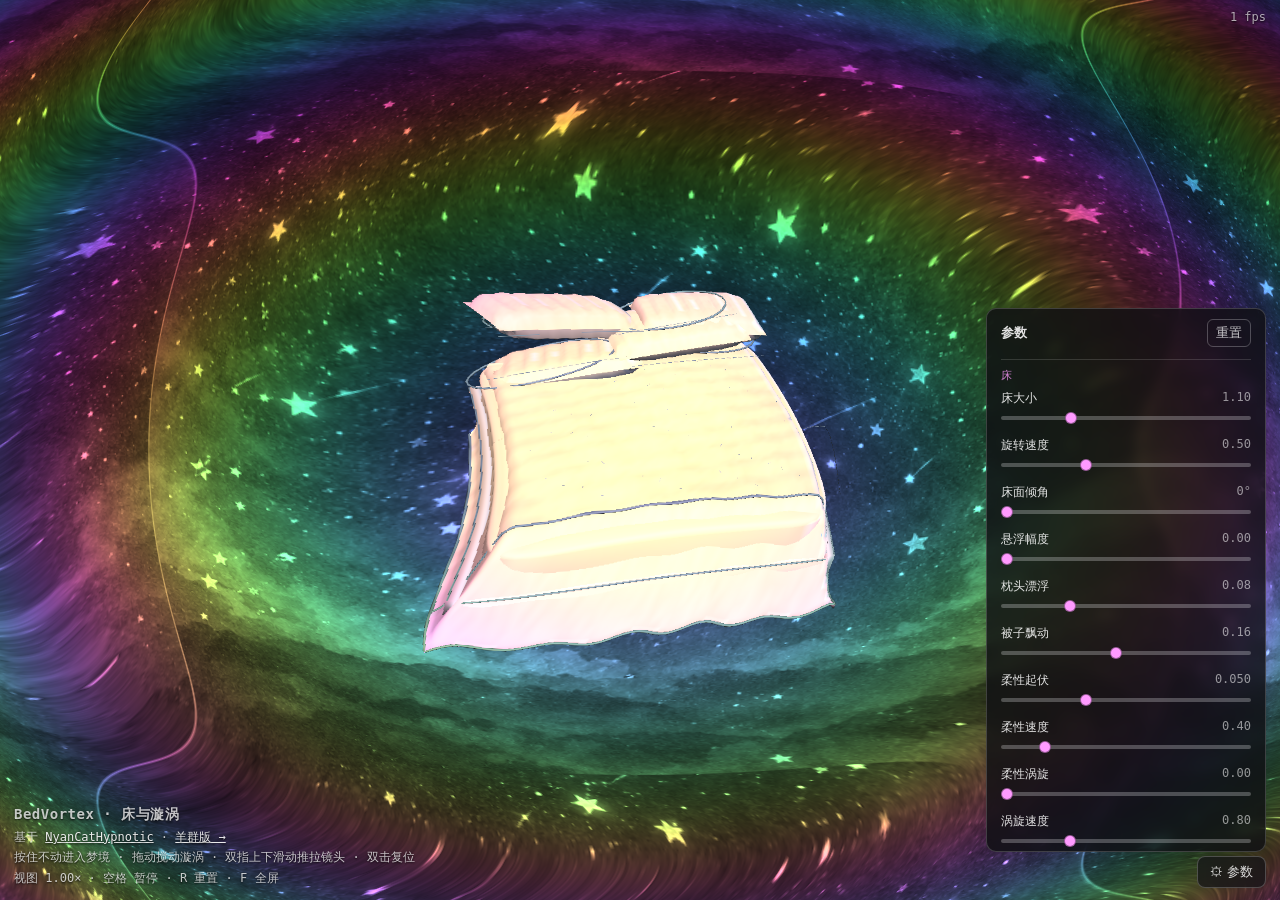
==== works/bedvortex/index.html @ 50992e03 "如梦之梦 · As If in a Dream — 梦境展览（色卡渐变+噪点版）" ====
<!DOCTYPE html>
<html lang="zh-CN">
<head>
<meta charset="UTF-8">
<meta name="viewport" content="width=device-width, initial-scale=1.0">
<title>床 · 漩涡 — BedVortex</title>
<!--
  原作: NyanCatHypnotic by thenumbernine (https://www.shadertoy.com/view/Msl3WM, CC BY-NC-SA 3.0)
  本页: 用 three.js 渲染 3D 床模型(bed.glb)到纹理, 再经原版漩涡合成管线
  (扰动 + 彩虹染色 + 四色调色板背景)合成, 旧版羊群见 flock.html
-->
<style>
  html, body {
    margin: 0; padding: 0; width: 100%; height: 100%;
    background: #000; overflow: hidden;
    font-family: ui-monospace, SFMono-Regular, Menlo, Consolas, monospace;
  }
  #glcanvas { touch-action: none; cursor: grab; position: absolute; inset: 0; width: 100%; height: 100%; display: block; }
  #hud {
    position: absolute; left: 14px; bottom: 12px;
    color: rgba(255,255,255,.75); font-size: 12px; line-height: 1.7;
    text-shadow: 0 1px 2px rgba(0,0,0,.8);
    user-select: none; pointer-events: none;
  }
  #hud a { color: rgba(255,255,255,.9); }
  #hud .title { font-size: 14px; font-weight: 700; letter-spacing: .5px; }
  #fps {
    position: absolute; right: 14px; top: 10px;
    color: rgba(255,255,255,.65); font-size: 12px;
    text-shadow: 0 1px 2px rgba(0,0,0,.8); user-select: none; pointer-events: none;
  }
  #panelToggle {
    position: absolute; right: 14px; bottom: 12px;
    background: rgba(20,20,24,.72); color: rgba(255,255,255,.85);
    border: 1px solid rgba(255,255,255,.22); border-radius: 8px;
    padding: 6px 12px; font: 12px/1 inherit; cursor: pointer;
    backdrop-filter: blur(4px);
  }
  #panelToggle:hover { background: rgba(40,40,48,.85); }
  #panel {
    position: absolute; right: 14px; bottom: 48px; width: 250px;
    max-height: min(74vh, 520px); overflow-y: auto;
    background: rgba(16,16,20,.82); border: 1px solid rgba(255,255,255,.18);
    border-radius: 10px; padding: 10px 14px 12px;
    color: rgba(255,255,255,.88); font-size: 12px;
    backdrop-filter: blur(6px); user-select: none;
  }
  #panel.hidden { display: none; }
  #panel .p-head {
    display: flex; justify-content: space-between; align-items: center;
    font-weight: 700; font-size: 13px; margin-bottom: 6px;
  }
  #panel .p-head button {
    background: none; border: 1px solid rgba(255,255,255,.25); border-radius: 6px;
    color: rgba(255,255,255,.75); font: 11px/1 inherit; padding: 4px 8px; cursor: pointer;
  }
  #panel .p-head button:hover { color: #fff; border-color: rgba(255,255,255,.5); }
  #panel .row { margin: 7px 0 2px; }
  #panel .row .lab { display: flex; justify-content: space-between; margin-bottom: 2px; }
  #panel .row .lab .val { color: rgba(255,255,255,.55); font-variant-numeric: tabular-nums; }
  #panel input[type="range"] {
    width: 100%; height: 18px; margin: 0; cursor: pointer;
    -webkit-appearance: none; appearance: none; background: transparent;
  }
  #panel input[type="range"]::-webkit-slider-runnable-track {
    height: 4px; border-radius: 2px; background: rgba(255,255,255,.25);
  }
  #panel input[type="range"]::-webkit-slider-thumb {
    -webkit-appearance: none; appearance: none;
    width: 12px; height: 12px; border-radius: 50%; margin-top: -4px;
    background: #ff9aff; border: 1px solid rgba(0,0,0,.4);
  }
  #panel input[type="range"]::-moz-range-track {
    height: 4px; border-radius: 2px; background: rgba(255,255,255,.25);
  }
  #panel input[type="range"]::-moz-range-thumb {
    width: 11px; height: 11px; border-radius: 50%;
    background: #ff9aff; border: 1px solid rgba(0,0,0,.4);
  }
  #panel .group {
    margin: 12px 0 2px; padding-top: 8px; border-top: 1px solid rgba(255,255,255,.14);
    color: rgba(255,154,255,.8); font-size: 11px; letter-spacing: 2px;
  }
  #panel .imgs { display: flex; flex-wrap: wrap; gap: 4px; margin: 6px 0 4px; }
  #panel .bgbtn {
    background: rgba(255,255,255,.08); color: rgba(255,255,255,.8);
    border: 1px solid rgba(255,255,255,.18); border-radius: 6px;
    font: 11px/1 inherit; padding: 4px 8px; cursor: pointer;
  }
  #panel .bgbtn:hover { background: rgba(255,255,255,.16); }
  #panel .bgbtn.on { background: rgba(255,154,255,.35); border-color: rgba(255,154,255,.7); color: #fff; }
  #panel .palwrap { margin: 6px 0 2px; }
  #panel .palrow { display: flex; gap: 6px; margin: 6px 0 4px; }
  #panel .palrow input[type="color"] {
    -webkit-appearance: none; appearance: none;
    width: 30px; height: 24px; padding: 0; border: 1px solid rgba(255,255,255,.25);
    border-radius: 5px; background: none; cursor: pointer;
  }
  #panel .palrow input[type="color"]::-webkit-color-swatch-wrapper { padding: 2px; }
  #panel .palrow input[type="color"]::-webkit-color-swatch { border: none; border-radius: 3px; }
  #panel .palhint { color: rgba(255,255,255,.4); font-size: 10px; }
  #loading {
    position: absolute; inset: 0; display: flex; align-items: center; justify-content: center;
    color: rgba(255,255,255,.8); font-size: 14px; background: #000;
    transition: opacity .4s; pointer-events: none;
  }
  #loading.hidden { opacity: 0; }
  #err {
    position: absolute; inset: auto 14px 44px 14px; display: none;
    color: #ff6b6b; font-size: 12px; white-space: pre-wrap;
    text-shadow: 0 1px 2px rgba(0,0,0,.9);
  }
</style>
</head>
<body>
<canvas id="glcanvas"></canvas>

<div id="hud">
  <div class="title">BedVortex · 床与漩涡</div>
  <div>基于 <a href="https://www.shadertoy.com/view/Msl3WM" target="_blank">NyanCatHypnotic</a> · <a href="flock.html">羊群版 →</a></div>
  <div>按住不动进入梦境 · 拖动搅动漩涡 · 双指上下滑动推拉镜头 · 双击复位</div>
  <div>视图 <span id="viewZoom">1.00×</span> · 空格 暂停 · R 重置 · F 全屏</div>
</div>
<div id="dreamStatus" style="position:absolute;top:24px;left:50%;transform:translateX(-50%);color:#fff;font:13px sans-serif;pointer-events:none;text-shadow:0 2px 8px #000"></div>
<div id="fps"></div>
<input type="file" id="bgFile" accept="image/*" hidden>
<button id="panelToggle">⚙ 参数</button>
<div id="panel">
  <div class="p-head"><span>参数</span><button id="panelReset">重置</button></div>
  <div id="panelBody"></div>
</div>
<div id="loading">加载床模型中…</div>
<div id="err"></div>

<!-- 漩涡合成着色器(three ShaderMaterial, GLSL1) -->
<script type="text/plain" id="composite">
precision highp float;

uniform vec3  iResolution;
uniform float iTime;
uniform sampler2D iChannel0; // 漩涡背景图(512×512, 可换)
uniform sampler2D uBedTex;   // 床渲染目标(透明背景)

uniform float uBgScale, uBgRot, uBgBright, uBgSat, uBgTint;
uniform vec3  uPalA, uPalB, uPalC, uPalD;
uniform float uPalMode;
uniform float uWarpAmt, uWarpSpd, uWarpFreq;
uniform float uDreamPhase, uGestureTwist;

varying vec2 vPos; // [0,1]², y 向上

void mainImage( out vec4 fragColor, in vec2 fragCoord )
{
	float time = iTime;

	vec2 pos = fragCoord / iResolution.xy;
	pos -= .5;
	pos *= 1.3;
	pos += .5;

	vec2 dx = pos - .5;
	float r = dot(dx,dx);
	float phase = time * 5. + r * 15.;

	vec3 lerps;
	lerps.r = cos(phase) * .5 + .5;
	lerps.g = cos(phase - 2.0943951023932) * .5 + .5;
	lerps.b = cos(phase - 4.1887902047864) * .5 + .5;

	// 原版彩虹扰动(床与背景共用, 像原来的猫)
	vec2 lookup = pos;
	lookup.x += (2. * lerps.g - 1.) * .05;
	lookup.y -= (2. * lerps.b - 1.) * .05;

	// 床(渲染目标, 透明背景; RT 为线性颜色, 这里做 gamma 校正显示)
	vec4 bed = texture2D( uBedTex, lookup );
	bed.rgb = pow( bed.rgb, vec3(0.4545) );

	// 背景: 独立扭曲 + 缩放 + 旋转 + 亮度/饱和度 + 四色调色板
	float wphase = time * 5. * uWarpSpd + uDreamPhase + r * uWarpFreq;
	vec3 wl;
	wl.r = cos(wphase) * .5 + .5;
	wl.g = cos(wphase - 2.0943951023932) * .5 + .5;
	wl.b = cos(wphase - 4.1887902047864) * .5 + .5;
	vec2 bwarp = pos;
	bwarp.x += (2. * wl.g - 1.) * uWarpAmt;
	bwarp.y -= (2. * wl.b - 1.) * uWarpAmt;
	vec2 swirl = bwarp - 0.5;
  float gestureAngle = uGestureTwist * exp(-r * 3.0);
  swirl = mat2(cos(gestureAngle), -sin(gestureAngle), sin(gestureAngle), cos(gestureAngle)) * swirl;
  vec2 buv = swirl * uBgScale;
	float ba = uBgRot * time;
	buv = mat2( cos(ba), -sin(ba), sin(ba), cos(ba) ) * buv + 0.5;
	vec4 bg = texture2D( iChannel0, buv );
	float bl = dot( bg.rgb, vec3(0.299,0.587,0.114) );
	bg.rgb = mix( vec3(bl), bg.rgb, uBgSat ) * uBgBright;
	float asp = iResolution.x / iResolution.y;
	float palT = mix( 1.0 - pos.y, clamp( length( (pos - 0.5) * vec2(asp, 1.0) ) * 1.7, 0.0, 1.0 ), uPalMode );
	vec3 tc = mix( uPalA, uPalB, smoothstep(0.0, 0.3333, palT) );
	tc = mix( tc, uPalC, smoothstep(0.3333, 0.6667, palT) );
	tc = mix( tc, uPalD, smoothstep(0.6667, 1.0, palT) );
	bg.rgb = mix( bg.rgb, bl * 2.0 * tc, uBgTint );

	// 床叠在漩涡上
	vec4 color;
	color.rgb = bed.rgb * bed.a + (1.0 - bed.a) * bg.rgb;
	color.a = 1.0;

	// 原版彩虹点积调色
	fragColor.r = .75 * dot(color.rgb, lerps.rgb);
	fragColor.g = .75 * dot(color.rgb, lerps.brg);
	fragColor.b = .75 * dot(color.rgb, lerps.gbr);
	fragColor.a = 1.0;
}

void main() { mainImage( gl_FragColor, vPos * iResolution.xy ); }
</script>

<script type="importmap">
{ "imports": { "three": "./vendor/three.module.js", "three/addons/": "./vendor/" } }
</script>

<script type="module">
import * as THREE from 'three';
import { GLTFLoader } from 'three/addons/loaders/GLTFLoader.js';
import { RoomEnvironment } from 'three/addons/environments/RoomEnvironment.js';

const canvas = document.getElementById("glcanvas");
const errBox = document.getElementById("err");
function fatal(msg) {
  errBox.style.display = "block";
  errBox.textContent = msg;
  document.getElementById("loading").classList.add("hidden");
}

// ---------- 参数 ----------
const DEFAULTS = {
  bedSize: 1.1, bedSpin: 0.5, bedTilt: 0, bedBob: 0,
  bedTwist: 0, bedTwistSpd: 0.8, pillowFloat: 0.08, duvetFloat: 0.16,
  bedBend: 0.05, bedBendSpd: 0.4,
  bgScale: 1, bgRot: 0, bgBright: 1, bgSat: 1,
  palA: "#4a63e8", palB: "#7a52e8", palC: "#b04be8", palD: "#e84bc0",
  palMode: 0, bgTint: 0.85,
  warpAmt: 0.05, warpSpd: 1, warpFreq: 15,
};
const params = { ...DEFAULTS };
try { Object.assign(params, JSON.parse(localStorage.getItem("bedParams9") || "{}")); } catch (e) { /* 忽略损坏存档 */ }
function saveParams() {
  try { localStorage.setItem("bedParams9", JSON.stringify(params)); } catch (e) { /* 隐私模式 */ }
}

// ---------- 渲染器 / 场景 ----------
const renderer = new THREE.WebGLRenderer({ canvas, antialias: true, alpha: false, preserveDrawingBuffer: true });
renderer.setClearColor(0x000000, 0);
renderer.autoClear = false;

const scene = new THREE.Scene();
// 中俯角机位(约 36°, 对齐参考视频): 展示视角, 床平放缓慢转台自转
const camera = new THREE.PerspectiveCamera(40, 1, 0.1, 50);
camera.position.set(0, 3.0, 4.2);
camera.up.set(0, 1, 0);
camera.lookAt(0, -0.2, 0);

// 环境光照(PBR 材质需要) + 主光
const pmrem = new THREE.PMREMGenerator(renderer);
scene.environment = pmrem.fromScene(new RoomEnvironment(), 0.04).texture;
const keyLight = new THREE.DirectionalLight(0xffffff, 1.6);
keyLight.position.set(2, 5, 3);
scene.add(keyLight);

// 床变形: 3D扭曲(平面涡旋) + 柔性起伏(床面一侧缓缓隆起, 顶点级表现立体感, 无刚体旋转)
// opts.wave 给被子额外加边缘飘动。所有位移只沿 +y(朝镜头方向), 床面法线永不背向摄像机
const twistU = { uTwist: { value: params.bedTwist }, uTwistTime: { value: 0 } };
const waveU = { uWaveAmp: { value: params.duvetFloat }, uWaveTime: { value: 0 }, uDuvetC: { value: new THREE.Vector3() } };
const bendU = { uBend: { value: params.bedBend }, uBendTime: { value: 0 }, uBedC: { value: new THREE.Vector3() } };
function patchTwist(mat, opts = {}) {
  mat.onBeforeCompile = (shader) => {
    shader.uniforms.uTwist = twistU.uTwist;
    shader.uniforms.uTwistTime = twistU.uTwistTime;
    shader.uniforms.uBend = bendU.uBend;
    shader.uniforms.uBendTime = bendU.uBendTime;
    shader.uniforms.uBedC = bendU.uBedC;
    let decl = "uniform float uTwist;\nuniform float uTwistTime;\nuniform float uBend;\nuniform float uBendTime;\nuniform vec3 uBedC;\n";
    let inject = `#include <begin_vertex>
    {
      // 绕床面法线(局部 z, 即世界竖轴)的涡旋扭曲, 强度随离床面高度衰减 —— 不会翻转床面
      float ang = uTwist * sin(uTwistTime) * (transformed.z - uBedC.z) * 1.2;
      float c = cos(ang), s = sin(ang);
      transformed.xy = mat2(c, -s, s, c) * transformed.xy;
      // 柔性起伏: 沿床面法线(局部 z)的行进波 + 抛物隆起, 一侧抬高另一侧沉降
      vec3 bp = transformed - uBedC;
      transformed.z += uBend * ( sin(uBendTime + bp.x * 1.1) * 0.30
        + sin(uBendTime * 0.71 + bp.y * 1.3) * 0.30
        + (bp.x * bp.x * 0.10 + bp.y * bp.y * 0.08) * sin(uBendTime * 0.5) );
    }`;
    if (opts.wave) {
      shader.uniforms.uWaveAmp = waveU.uWaveAmp;
      shader.uniforms.uWaveTime = waveU.uWaveTime;
      shader.uniforms.uDuvetC = waveU.uDuvetC;
      decl += "uniform float uWaveAmp;\nuniform float uWaveTime;\nuniform vec3 uDuvetC;\n";
      inject += `
    {
      vec3 dp = transformed - uDuvetC;
      float edge = clamp(length(dp.xy) * 0.55, 0.0, 1.0);
      transformed.z += uWaveAmp * edge * ( sin(uWaveTime + dp.x * 2.2) * 0.6
        + sin(uWaveTime * 1.37 + dp.y * 1.8 + 1.7) * 0.5
        + sin(uWaveTime * 0.71 + (dp.x + dp.y) * 1.2) * 0.4 );
      transformed.z += uWaveAmp * 0.5 * edge * edge * sin(uWaveTime * 0.8 + dp.x * 0.8);
    }`;
    }
    shader.vertexShader = decl + shader.vertexShader.replace("#include <begin_vertex>", inject);
  };
}

// ---------- 程序化材质贴图(参考图: 深胡桃木架 + 冷白亚麻床品) ----------
function makeNoise(seed) {
  let s = seed;
  return () => (s = (s * 16807) % 2147483647) / 2147483647;
}
function makeCanvas(w, h, draw) {
  const c = document.createElement("canvas");
  c.width = w; c.height = h;
  draw(c.getContext("2d"), w, h);
  return c;
}
// 亚麻布纹(冷白)
const linenCanvas = makeCanvas(256, 256, (g, W, H) => {
  const img = g.createImageData(W, H);
  const rnd = makeNoise(11);
  for (let y = 0; y < H; y++) for (let x = 0; x < W; x++) {
    const i = (y * W + x) * 4;
    const weave = ((x >> 1) + (y >> 1)) % 2 === 0 ? 5 : -3;
    const blotch = 3 * Math.sin(x * 0.045 + Math.cos(y * 0.03) * 2) * Math.cos(y * 0.05);
    const v = 238 + weave + blotch + (rnd() - 0.5) * 5;
    img.data[i] = v; img.data[i + 1] = v; img.data[i + 2] = v - 2; img.data[i + 3] = 255;
  }
  g.putImageData(img, 0, 0);
});
// 布纹凹凸(高频织纹)
const linenBumpCanvas = makeCanvas(256, 256, (g, W, H) => {
  const img = g.createImageData(W, H);
  const rnd = makeNoise(23);
  for (let y = 0; y < H; y++) for (let x = 0; x < W; x++) {
    const i = (y * W + x) * 4;
    const weave = ((x >> 1) + (y >> 1)) % 2 === 0 ? 26 : -26;
    const v = 128 + weave + (rnd() - 0.5) * 22;
    img.data[i] = img.data[i + 1] = img.data[i + 2] = v; img.data[i + 3] = 255;
  }
  g.putImageData(img, 0, 0);
});
// 深胡桃木纹
const woodCanvas = makeCanvas(256, 256, (g, W, H) => {
  const img = g.createImageData(W, H);
  const rnd = makeNoise(37);
  const grainOff = [];
  for (let y = 0; y < H; y++) grainOff.push(Math.sin(y * 0.09) * 5 + (rnd() - 0.5) * 3);
  for (let y = 0; y < H; y++) for (let x = 0; x < W; x++) {
    const i = (y * W + x) * 4;
    const t = x * 0.16 + grainOff[y];
    const stripe = Math.sin(t) * 0.5 + Math.sin(t * 0.37 + y * 0.01) * 0.5;
    const k = 0.5 + 0.5 * stripe;                    // 0..1 木纹明暗
    const r = 62 + k * 48 + (rnd() - 0.5) * 7;
    const gg = 50 + k * 38 + (rnd() - 0.5) * 6;
    const b = 42 + k * 30 + (rnd() - 0.5) * 5;
    img.data[i] = r; img.data[i + 1] = gg; img.data[i + 2] = b; img.data[i + 3] = 255;
  }
  g.putImageData(img, 0, 0);
});
// 床垫条纹布(米白 + 淡灰蓝细条纹)
const tickCanvas = makeCanvas(256, 256, (g, W, H) => {
  const img = g.createImageData(W, H);
  const rnd = makeNoise(53);
  for (let y = 0; y < H; y++) for (let x = 0; x < W; x++) {
    const i = (y * W + x) * 4;
    const stripe = (x % 24) < 3 ? -22 : (x % 24) < 5 ? -10 : 0;
    const v = 240 + stripe + (rnd() - 0.5) * 5;
    img.data[i] = v; img.data[i + 1] = v; img.data[i + 2] = v - 1 - (stripe < 0 ? 5 : 0); img.data[i + 3] = 255;
  }
  g.putImageData(img, 0, 0);
});
function makeTex(canvas, srgb, rx, ry) {
  const t = new THREE.CanvasTexture(canvas);
  t.wrapS = t.wrapT = THREE.RepeatWrapping;
  t.repeat.set(rx, ry);
  t.colorSpace = srgb ? THREE.SRGBColorSpace : THREE.NoColorSpace;
  t.anisotropy = renderer.capabilities.getMaxAnisotropy();
  return t;
}
// 缺 UV 的网格按包围盒补平面 UV
function ensureUV(o) {
  const geo = o.geometry;
  if (geo.attributes.uv) return;
  geo.computeBoundingBox();
  const b = geo.boundingBox, size = new THREE.Vector3();
  b.getSize(size);
  const pos = geo.attributes.position;
  const uv = new Float32Array(pos.count * 2);
  const useXZ = size.y <= size.x && size.y <= size.z;
  const ax = Math.max(useXZ ? size.x : size.x, 0.001);
  const a2 = Math.max(useXZ ? size.z : size.y, 0.001);
  for (let i = 0; i < pos.count; i++) {
    const px = pos.getX(i) - b.min.x, py = pos.getY(i) - b.min.y, pz = pos.getZ(i) - b.min.z;
    uv[i * 2] = px / ax;
    uv[i * 2 + 1] = (useXZ ? pz : py) / a2;
  }
  geo.setAttribute("uv", new THREE.BufferAttribute(uv, 2));
}
function applyBedTextures(root) {
  const linenMap = makeTex(linenCanvas, true, 2.5, 2.5);
  const linenBump = makeTex(linenBumpCanvas, false, 2.5, 2.5);
  const woodMap = makeTex(woodCanvas, true, 1.5, 1.5);
  const woodBump = makeTex(woodCanvas, false, 1.5, 1.5);
  const tickMap = makeTex(tickCanvas, true, 2, 2);
  // 先收集"被顶点色网格使用的材质"(材质会跨网格共享, 需整体跳过以免覆盖模型自带配色)
  const coloredMats = new Set();
  root.traverse((o) => {
    if (o.isMesh && o.geometry && o.geometry.attributes.color) {
      (Array.isArray(o.material) ? o.material : [o.material]).forEach((m) => coloredMats.add(m));
    }
  });
  if (coloredMats.size > 0) return;   // 模型自带完整配色(如漫画版): 完全尊重, 不加程序化贴图
  root.traverse((o) => {
    if (!o.isMesh || !o.material) return;
    const mats = Array.isArray(o.material) ? o.material : [o.material];
    if (o.geometry && o.geometry.attributes.color) return;   // 顶点色网格: 保留原配色
    if (mats.some((m) => coloredMats.has(m))) return;        // 共享材质已被顶点色使用: 同样保留
    ensureUV(o);
    for (const m of mats) {
      const n = (m.name || "").toLowerCase();
      if (n.includes("oak")) {
        m.map = woodMap; m.bumpMap = woodBump; m.bumpScale = 0.4; m.roughness = 0.6;
      } else if (n.includes("ticking")) {
        m.map = tickMap; m.bumpMap = linenBump; m.bumpScale = 0.15; m.roughness = 0.85;
      } else {
        m.map = linenMap; m.bumpMap = linenBump; m.bumpScale = 0.2; m.roughness = 0.92;
      }
      m.color.set(0xffffff);
      m.needsUpdate = true;
    }
  });
}

// ---------- 床模型 ----------
let bed = null;
let bedTilt = null, bedSpinG = null;
let bedBaseScale = 1;
let pillows = [], duvetMesh = null;
const bedState = { spin: 0.6 };   // 绕床面法线(厚度轴)的自转角
window.__bedReady = false;
new GLTFLoader().load("bed.glb?v=2", (gltf) => {
  const model = gltf.scene;
  // 居中并归一化尺寸
  const box = new THREE.Box3().setFromObject(model);
  const center = box.getCenter(new THREE.Vector3());
  const size = box.getSize(new THREE.Vector3());
  bedBaseScale = 1.9 / Math.max(size.x, size.y, size.z);
  // 模型原始朝向: 床面法线为 +Z, 床长沿 Y —— 先绕 X 转 -90° 让床面朝上(+Y)、床水平
  const orient = new THREE.Group();
  orient.rotation.x = -Math.PI / 2;
  orient.add(model);
  model.position.sub(center);
  bendU.uBedC.value.copy(center);   // 柔性起伏的床面中心(模型坐标系)
  // 层级: wrap(位置/缩放) → 倾斜组(床面法线朝镜头倾角) → 自旋组(绕法线/厚度轴旋转) → orient → 模型
  const spinG = new THREE.Group();
  spinG.add(orient);
  const tiltG = new THREE.Group();
  tiltG.rotation.x = params.bedTilt;
  tiltG.add(spinG);
  const wrap = new THREE.Group();
  wrap.add(tiltG);
  wrap.scale.setScalar(bedBaseScale);
  scene.add(wrap);
  bed = wrap;
  bedTilt = tiltG;
  bedSpinG = spinG;

  applyBedTextures(model);

  // 分类: 枕头/被子独立漂浮
  model.traverse((o) => {
    if (!o.isMesh) return;
    const n = (o.name || "").toLowerCase();
    if (n.includes("pillow")) {
      pillows.push(o);
      o.userData.bx = o.position.x; o.userData.by = o.position.y; o.userData.bz = o.position.z;
      o.userData.brx = o.rotation.x; o.userData.bry = o.rotation.y; o.userData.brz = o.rotation.z;
      const mats = Array.isArray(o.material) ? o.material : [o.material];
      mats.forEach((m) => patchTwist(m));
    } else if (n.includes("duvet")) {
      duvetMesh = o;
      o.userData.bx = o.position.x; o.userData.by = o.position.y; o.userData.bz = o.position.z;
      o.userData.brx = o.rotation.x; o.userData.bry = o.rotation.y; o.userData.brz = o.rotation.z;
      o.geometry.computeBoundingBox();
      waveU.uDuvetC.value.copy(o.geometry.boundingBox.getCenter(new THREE.Vector3()));
      const mats = Array.isArray(o.material) ? o.material : [o.material];
      mats.forEach((m) => patchTwist(m, { wave: true }));
    } else {
      const mats = Array.isArray(o.material) ? o.material : [o.material];
      mats.forEach((m) => patchTwist(m));
    }
  });
  window.__bedReady = true;
  window.__orient = function () {
    const out = [];
    model.updateWorldMatrix(true, true);
    model.traverse((o) => {
      if (!o.isMesh) return;
      const b = new THREE.Box3().setFromObject(o);
      const c = b.getCenter(new THREE.Vector3());
      const s = b.getSize(new THREE.Vector3());
      out.push({ name: o.name, cx: +c.x.toFixed(2), cy: +c.y.toFixed(2), cz: +c.z.toFixed(2), sx: +s.x.toFixed(2), sy: +s.y.toFixed(2), sz: +s.z.toFixed(2) });
    });
    return out;
  };
  window.__bedInfo = function () {
    let maps = 0, withMap = 0, uvMissing = 0;
    model.traverse((o) => {
      if (!o.isMesh) return;
      const mats = Array.isArray(o.material) ? o.material : [o.material];
      mats.forEach((m) => { maps++; if (m.map) withMap++; });
      if (!o.geometry.attributes.uv) uvMissing++;
    });
    return { pillows: pillows.length, hasDuvet: !!duvetMesh, maps: withMap + "/" + maps, uvMissing };
  };
  document.getElementById("loading").classList.add("hidden");
}, undefined, (e) => fatal("床模型加载失败: " + e.message));

// ---------- 背景贴图(512×512 画布, 可切换/上传) ----------
let bgImage = null;
const bgCanvas = document.createElement("canvas");
bgCanvas.width = 512; bgCanvas.height = 512;
const bgCtx = bgCanvas.getContext("2d");
function drawCover(source) {
  const w = source.naturalWidth || source.width, h = source.naturalHeight || source.height;
  const s = Math.max(512 / w, 512 / h);
  bgCtx.clearRect(0, 0, 512, 512);
  bgCtx.drawImage(source, (512 - w * s) / 2, (512 - h * s) / 2, w * s, h * s);
}
const bgTexture = new THREE.CanvasTexture(bgCanvas);
bgTexture.wrapS = bgTexture.wrapT = THREE.RepeatWrapping;
bgTexture.minFilter = THREE.LinearMipmapLinearFilter;
bgTexture.colorSpace = THREE.NoColorSpace; // 原始字节, 与旧版一致

new THREE.ImageLoader().load("background-stars.png", (img) => {
  bgImage = img;
  drawCover(img);
  bgTexture.needsUpdate = true;
});

function presetCanvas(draw) {
  const c = document.createElement("canvas");
  c.width = 512; c.height = 512;
  draw(c.getContext("2d"));
  return c;
}
const BG_PRESETS = {
  "漩涡": () => bgImage,
  "纯色": () => presetCanvas((g) => { g.fillStyle = "#23232a"; g.fillRect(0, 0, 512, 512); }),
  "彩虹": () => presetCanvas((g) => {
    const gr = g.createLinearGradient(0, 0, 512, 512);
    for (let i = 0; i <= 6; i++) gr.addColorStop(i / 6, "hsl(" + Math.round(i * 60) + ",80%,55%)");
    g.fillStyle = gr; g.fillRect(0, 0, 512, 512);
  }),
  "网格": () => presetCanvas((g) => {
    g.fillStyle = "#101014"; g.fillRect(0, 0, 512, 512);
    g.strokeStyle = "rgba(255,255,255,.5)"; g.lineWidth = 2;
    for (let i = 0; i <= 512; i += 64) {
      g.beginPath(); g.moveTo(i, 0); g.lineTo(i, 512); g.stroke();
      g.beginPath(); g.moveTo(0, i); g.lineTo(512, i); g.stroke();
    }
  }),
  "星空": () => presetCanvas((g) => {
    g.fillStyle = "#0a0a12"; g.fillRect(0, 0, 512, 512);
    let seed = 42;
    const rnd = () => (seed = (seed * 16807) % 2147483647) / 2147483647;
    for (let i = 0; i < 260; i++) {
      const x = rnd() * 512, y = rnd() * 512, r = rnd() * 1.6 + 0.4;
      const b = Math.round(120 + rnd() * 135);
      g.fillStyle = "rgba(" + b + "," + b + "," + (b + 20) + "," + (0.4 + rnd() * 0.6).toFixed(2) + ")";
      g.beginPath(); g.arc(x, y, r, 0, 7); g.fill();
    }
  }),
};
function setBgTexture(source) {
  if (!source) return;
  drawCover(source);
  bgTexture.needsUpdate = true;
}
function useImageFile(f) {
  if (!f || !f.type.startsWith("image/")) return;
  const url = URL.createObjectURL(f);
  new THREE.ImageLoader().load(url, (img) => { setBgTexture(img); URL.revokeObjectURL(url); });
}
document.getElementById("bgFile").addEventListener("change", (e) => useImageFile(e.target.files && e.target.files[0]));
window.addEventListener("dragover", (e) => e.preventDefault());
window.addEventListener("drop", (e) => { e.preventDefault(); useImageFile(e.dataTransfer.files && e.dataTransfer.files[0]); });

// ---------- 床渲染目标 + 合成全屏三角形 ----------
let bedRT = new THREE.WebGLRenderTarget(2, 2, { minFilter: THREE.LinearFilter, magFilter: THREE.LinearFilter, format: THREE.RGBAFormat });

const compScene = new THREE.Scene();
const compCam = new THREE.OrthographicCamera(-1, 1, 1, -1, 0, 1);
const compUniforms = {
  iResolution: { value: new THREE.Vector3(1, 1, 1) },
  iTime: { value: 0 },
  iChannel0: { value: bgTexture },
  uBedTex: { value: bedRT.texture },
  uBgScale: { value: params.bgScale },
  uBgRot: { value: params.bgRot },
  uBgBright: { value: params.bgBright },
  uBgSat: { value: params.bgSat },
  uBgTint: { value: params.bgTint },
  uPalA: { value: new THREE.Color(params.palA) },
  uPalB: { value: new THREE.Color(params.palB) },
  uPalC: { value: new THREE.Color(params.palC) },
  uPalD: { value: new THREE.Color(params.palD) },
  uPalMode: { value: params.palMode },
  uWarpAmt: { value: params.warpAmt },
  uWarpSpd: { value: params.warpSpd },
  uWarpFreq: { value: params.warpFreq },
  uDreamPhase: { value: 0 },
  uGestureTwist: { value: 0 },
};
const compMat = new THREE.ShaderMaterial({
  uniforms: compUniforms,
  vertexShader: "varying vec2 vPos; void main(){ vPos = position.xy * 0.5 + 0.5; gl_Position = vec4(position.xy, 0.0, 1.0); }",
  fragmentShader: document.getElementById("composite").textContent,
  depthTest: false, depthWrite: false,
});
const triGeom = new THREE.BufferGeometry();
triGeom.setAttribute("position", new THREE.BufferAttribute(new Float32Array([-1, -1, 0, 3, -1, 0, -1, 3, 0]), 3));
compScene.add(new THREE.Mesh(triGeom, compMat));

// ---------- 摄影机环绕 ----------
const orbitHome = { yaw: 0, pitch: Math.atan2(3.2, 4.2), radius: Math.hypot(3.2, 4.2) };
const orbit = { ...orbitHome, targetRadius: orbitHome.radius, vx: 0, vy: 0, drag: null, returning: false, resumeAt: 0, lastTime: performance.now() };
const dream = { amount: 0, twist: 0, energy: 0, phase: 0 };
const dreamStatus = document.getElementById("dreamStatus");
const zoomLabel = document.getElementById("viewZoom");
const clampPitch = value => Math.max(0.12, Math.min(1.42, value));
function endOrbitDrag(e = {}) {
  if (!orbit.drag || (e.pointerId !== undefined && e.pointerId !== orbit.drag.id)) return;
  const id = orbit.drag.id;
  if (e.type !== "pointerup" || performance.now() - orbit.drag.time > 100) orbit.vx = orbit.vy = 0;
  orbit.drag = null;
  orbit.resumeAt = performance.now() + 1600;
  if (canvas.hasPointerCapture(id)) canvas.releasePointerCapture(id);
  canvas.style.cursor = "grab";
}
function resetCamera() {
  endOrbitDrag();
  orbit.vx = orbit.vy = 0;
  dream.energy = 0;
  orbit.yaw = Math.atan2(Math.sin(orbit.yaw), Math.cos(orbit.yaw));
  orbit.returning = true;
  orbit.targetRadius = orbitHome.radius;
  orbit.resumeAt = performance.now() + 1600;
}
canvas.addEventListener("pointerdown", e => {
  if (e.button !== 0 || orbit.drag) return;
  e.preventDefault();
  orbit.returning = false;
  orbit.vx = orbit.vy = 0;
  orbit.drag = { id: e.pointerId, x: e.clientX, y: e.clientY, time: performance.now(), started: performance.now(), startX: e.clientX, startY: e.clientY, moved: false };
  canvas.setPointerCapture(e.pointerId);
  canvas.style.cursor = "grabbing";
});
canvas.addEventListener("pointermove", e => {
  const d = orbit.drag;
  if (!d || e.pointerId !== d.id) return;
  if (!d.moved && Math.hypot(e.clientX - d.startX, e.clientY - d.startY) < 7) return;
  d.moved = true;
  const now = performance.now(), dt = Math.max(0.008, (now - d.time) / 1000);
  const dx = -(e.clientX - d.x) * 0.005;
  const nextPitch = clampPitch(orbit.pitch + (e.clientY - d.y) * 0.004);
  orbit.vx = Math.max(-2, Math.min(2, dx / dt));
  orbit.vy = Math.max(-1.5, Math.min(1.5, (nextPitch - orbit.pitch) / dt));
  dream.twist = Math.max(-1.4, Math.min(1.4, dream.twist - dx * 1.2 + (e.clientY - d.y) * 0.001));
  dream.energy = Math.min(1, dream.energy + Math.hypot(e.clientX - d.x, e.clientY - d.y) * 0.008);
  orbit.yaw += dx;
  orbit.pitch = nextPitch;
  Object.assign(d, { x: e.clientX, y: e.clientY, time: now });
});
for (const name of ["pointerup", "pointercancel", "lostpointercapture"]) canvas.addEventListener(name, endOrbitDrag);
window.addEventListener("blur", endOrbitDrag);
canvas.addEventListener("wheel", e => {
  e.preventDefault();
  if (orbit.drag) orbit.drag.moved = true;
  orbit.returning = false;
  const unit = e.deltaMode === 1 ? 16 : e.deltaMode === 2 ? canvas.clientHeight : 1;
  orbit.targetRadius = Math.max(2.6, Math.min(9, orbit.targetRadius * Math.exp(Math.max(-150, Math.min(150, e.deltaY * unit)) * 0.002)));
  orbit.resumeAt = performance.now() + 1600;
}, { passive: false });
canvas.addEventListener("dblclick", resetCamera);
function updateCamera(now) {
  const dt = Math.max(0, Math.min(0.05, (now - orbit.lastTime) / 1000));
  orbit.lastTime = now;
  const holding = orbit.drag && !orbit.drag.moved && now - orbit.drag.started > 350;
  dream.amount += ((holding ? 1 : 0) - dream.amount) * (1 - Math.exp(-dt * (holding ? 1.1 : 2.2)));
  dream.twist *= Math.exp(-dt * 1.8);
  dream.energy *= Math.exp(-dt * 2.0);
  if (!paused) dream.phase += dt * dream.amount * 12;
  compUniforms.uDreamPhase.value = dream.phase;
  compUniforms.uGestureTwist.value = dream.twist;
  compUniforms.uWarpAmt.value = Math.min(0.35, params.warpAmt + dream.amount * 0.065 + dream.energy * 0.085);
  dreamStatus.textContent = holding ? "进入梦境 · 松开缓缓退回" : orbit.drag?.moved ? "搅动漩涡" : dream.amount > 0.08 ? "回到此刻" : "";
  const smooth = 1 - Math.exp(-8 * dt);
  if (orbit.returning) {
    orbit.yaw += (orbitHome.yaw - orbit.yaw) * smooth;
    orbit.pitch += (orbitHome.pitch - orbit.pitch) * smooth;
    if (Math.abs(orbit.yaw) + Math.abs(orbit.pitch - orbitHome.pitch) + Math.abs(orbit.radius - orbitHome.radius) < 0.002) {
      Object.assign(orbit, orbitHome, { returning: false });
    }
  } else if (!orbit.drag) {
    const decay = Math.exp(-6 * dt);
    orbit.yaw += orbit.vx * (1 - decay) / 6;
    orbit.pitch = clampPitch(orbit.pitch + orbit.vy * (1 - decay) / 6);
    orbit.vx *= decay;
    orbit.vy *= decay;
  }
  orbit.radius += (orbit.targetRadius - orbit.radius) * smooth;
  const viewRadius = Math.max(2.2, orbit.radius * (1 - dream.amount * 0.38));
  const horizontal = Math.cos(orbit.pitch) * viewRadius;
  camera.position.set(Math.sin(orbit.yaw) * horizontal, -0.2 + Math.sin(orbit.pitch) * viewRadius, Math.cos(orbit.yaw) * horizontal);
  camera.lookAt(0, -0.2, 0);
  zoomLabel.textContent = (orbitHome.radius / viewRadius).toFixed(2) + "×";
}

// ---------- 面板 ----------
const SLIDERS = [
  { group: "床" },
  { key: "bedSize",     label: "床大小",   min: 0.4, max: 3,   step: 0.02,  fmt: (v) => (+v).toFixed(2) },
  { key: "bedSpin",     label: "旋转速度", min: 0,   max: 1.5, step: 0.01,  fmt: (v) => (+v).toFixed(2) },
  { key: "bedTilt",     label: "床面倾角", min: 0, max: 1.2, step: 0.02, fmt: (v) => Math.round(v * 180 / Math.PI) + "°" },
  { key: "bedBob",      label: "悬浮幅度", min: 0,   max: 0.4, step: 0.01,  fmt: (v) => (+v).toFixed(2) },
  { key: "pillowFloat", label: "枕头漂浮", min: 0,   max: 0.3, step: 0.01,  fmt: (v) => (+v).toFixed(2) },
  { key: "duvetFloat",  label: "被子飘动", min: 0,   max: 0.35, step: 0.01, fmt: (v) => (+v).toFixed(2) },
  { key: "bedBend",     label: "柔性起伏", min: 0,   max: 0.15, step: 0.005, fmt: (v) => (+v).toFixed(3) },
  { key: "bedBendSpd",  label: "柔性速度", min: 0.1, max: 2,   step: 0.05,  fmt: (v) => (+v).toFixed(2) },
  { key: "bedTwist",    label: "柔性涡旋", min: 0,   max: 1,   step: 0.02,  fmt: (v) => (+v).toFixed(2) },
  { key: "bedTwistSpd", label: "涡旋速度", min: 0,   max: 3,   step: 0.05,  fmt: (v) => (+v).toFixed(2) },
  { group: "背景" },
  { key: "bgTint",   label: "染色强度", min: 0,    max: 1,    step: 0.05,  fmt: (v) => (+v).toFixed(2) },
  { key: "bgScale",  label: "背景缩放", min: 0.4,  max: 3,    step: 0.05,  fmt: (v) => (+v).toFixed(2) + "x" },
  { key: "bgRot",    label: "背景旋转", min: -1,   max: 1,    step: 0.05,  fmt: (v) => (+v).toFixed(2) },
  { key: "bgBright", label: "背景亮度", min: 0,    max: 2,    step: 0.05,  fmt: (v) => (+v).toFixed(2) },
  { key: "bgSat",    label: "背景饱和度", min: 0,   max: 2,    step: 0.05,  fmt: (v) => (+v).toFixed(2) },
  { group: "扭曲" },
  { key: "warpAmt",  label: "扭曲强度", min: 0,    max: 0.25, step: 0.005, fmt: (v) => (+v).toFixed(3) },
  { key: "warpSpd",  label: "扭曲速度", min: 0,    max: 3,    step: 0.05,  fmt: (v) => (+v).toFixed(2) },
  { key: "warpFreq", label: "扭曲频率", min: 0,    max: 40,   step: 1,     fmt: (v) => (+v).toFixed(0) },
];

const panelBody = document.getElementById("panelBody");
const sliderEls = {};
for (const s of SLIDERS) {
  if (s.group) {
    const h = document.createElement("div");
    h.className = "group";
    h.textContent = s.group;
    panelBody.appendChild(h);
    if (s.group === "背景") {
      const imgs = document.createElement("div");
      imgs.className = "imgs";
      for (const [name, gen] of Object.entries(BG_PRESETS)) {
        const b = document.createElement("button");
        b.className = "bgbtn" + (name === "漩涡" ? " on" : "");
        b.textContent = name;
        b.addEventListener("click", () => {
          setBgTexture(gen());
          document.querySelectorAll(".bgbtn").forEach((x) => x.classList.remove("on"));
          b.classList.add("on");
        });
        imgs.appendChild(b);
      }
      const up = document.createElement("button");
      up.className = "bgbtn";
      up.textContent = "上传…";
      up.addEventListener("click", () => document.getElementById("bgFile").click());
      imgs.appendChild(up);
      panelBody.appendChild(imgs);

      // 四色调色板
      const palWrap = document.createElement("div");
      palWrap.className = "palwrap";
      const modeRow = document.createElement("div");
      modeRow.className = "imgs";
      const modeBtns = {};
      for (const [mode, name] of [[0, "纵向渐变"], [1, "径向圈层"]]) {
        const mb = document.createElement("button");
        mb.className = "bgbtn" + (params.palMode === mode ? " on" : "");
        mb.textContent = name;
        mb.addEventListener("click", () => {
          params.palMode = mode;
          Object.values(modeBtns).forEach((x) => x.classList.remove("on"));
          mb.classList.add("on");
          saveParams();
        });
        modeBtns[mode] = mb;
        modeRow.appendChild(mb);
      }
      const palRow = document.createElement("div");
      palRow.className = "palrow";
      const palInputs = {};
      for (const k of ["palA", "palB", "palC", "palD"]) {
        const inp = document.createElement("input");
        inp.type = "color";
        inp.value = params[k];
        inp.addEventListener("input", () => { params[k] = inp.value; saveParams(); });
        palInputs[k] = inp;
        palRow.appendChild(inp);
      }
      const hint = document.createElement("div");
      hint.className = "palhint";
      hint.textContent = "① 顶部/中心 → ④ 底部/外缘";
      palWrap.appendChild(modeRow);
      palWrap.appendChild(palRow);
      palWrap.appendChild(hint);
      panelBody.appendChild(palWrap);
      sliderEls.__pal = {
        inputs: palInputs,
        sync: () => {
          for (const k of ["palA", "palB", "palC", "palD"]) palInputs[k].value = params[k];
          Object.entries(modeBtns).forEach(([m, b]) => b.classList.toggle("on", params.palMode === +m));
        },
      };
    }
    continue;
  }
  const row = document.createElement("div");
  row.className = "row";
  row.innerHTML =
    '<div class="lab"><span>' + s.label + '</span><span class="val"></span></div>' +
    '<input type="range" min="' + s.min + '" max="' + s.max + '" step="' + s.step + '">';
  const input = row.querySelector("input");
  const val = row.querySelector(".val");
  input.value = params[s.key];
  val.textContent = s.fmt(params[s.key]);
  input.addEventListener("input", () => {
    params[s.key] = +input.value;
    val.textContent = s.fmt(params[s.key]);
    saveParams();
  });
  sliderEls[s.key] = { input, val, fmt: s.fmt };
  panelBody.appendChild(row);
}

document.getElementById("panelReset").addEventListener("click", () => {
  resetCamera();
  Object.assign(params, DEFAULTS);
  for (const s of SLIDERS) {
    if (!s.key) continue;
    sliderEls[s.key].input.value = params[s.key];
    sliderEls[s.key].val.textContent = s.fmt(params[s.key]);
  }
  sliderEls.__pal.sync();
  saveParams();
});

const panel = document.getElementById("panel");
document.getElementById("panelToggle").addEventListener("click", () => panel.classList.toggle("hidden"));

// ---------- 渲染循环 ----------
function applyParams() {
  twistU.uTwist.value = params.bedTwist;
  compUniforms.uBgScale.value = params.bgScale;
  compUniforms.uBgRot.value = params.bgRot;
  compUniforms.uBgBright.value = params.bgBright;
  compUniforms.uBgSat.value = params.bgSat;
  compUniforms.uBgTint.value = params.bgTint;
  compUniforms.uPalA.value.set(params.palA);
  compUniforms.uPalB.value.set(params.palB);
  compUniforms.uPalC.value.set(params.palC);
  compUniforms.uPalD.value.set(params.palD);
  compUniforms.uPalMode.value = params.palMode;
  compUniforms.uWarpAmt.value = params.warpAmt;
  compUniforms.uWarpSpd.value = params.warpSpd;
  compUniforms.uWarpFreq.value = params.warpFreq;
}

function resize() {
  const dpr = Math.min(window.devicePixelRatio || 1, 2);
  const w = Math.max(1, Math.floor(canvas.clientWidth * dpr));
  const h = Math.max(1, Math.floor(canvas.clientHeight * dpr));
  if (canvas.width !== w || canvas.height !== h) {
    renderer.setSize(w, h, false);
    renderer.getDrawingBufferSize(dbufSize);
    bedRT.setSize(dbufSize.x, dbufSize.y);
  }
  camera.aspect = w / h;
  camera.updateProjectionMatrix();
}
window.addEventListener("resize", resize);

let paused = false, t0 = performance.now(), elapsed = 0, lastElapsed = 0;
let frames = 0, fpsT = performance.now();
const fpsEl = document.getElementById("fps");

function renderFrame(dt) {
  resize();
  applyParams();
  updateCamera(performance.now());

  // 床水平放置，默认绕世界竖直 Y 轴转动；倾角为 0 时不翻滚。
  if (bed) {
    const spinBlend = orbit.drag ? 0 : Math.max(0, Math.min(1, (performance.now() - orbit.resumeAt) / 600));
    bedState.spin += params.bedSpin * dt * spinBlend;
    bed.rotation.set(0, 0, 0);
    bedTilt.rotation.x = params.bedTilt;
    bedSpinG.rotation.y = bedState.spin;
    bed.position.set(0, params.bedBob * Math.sin(elapsed * 1.2), 0);
    bed.scale.setScalar(bedBaseScale * params.bedSize);
    twistU.uTwist.value = params.bedTwist;
    twistU.uTwistTime.value = params.bedTwistSpd * elapsed;
    bendU.uBend.value = params.bedBend;
    bendU.uBendTime.value = params.bedBendSpd * elapsed;
    waveU.uWaveAmp.value = params.duvetFloat;
    waveU.uWaveTime.value = elapsed;

    // 枕头各自漂浮(局部 z = 世界竖直向上; 局部 x/y = 床面水平两轴)
    pillows.forEach((p, i) => {
      const ph = i * 1.9;
      p.position.z = p.userData.bz + params.pillowFloat * (0.5 + 0.5 * Math.sin(elapsed * 1.3 + ph));
      p.position.x = p.userData.bx + params.pillowFloat * 0.35 * Math.sin(elapsed * 0.8 + ph * 2.1);
      p.position.y = p.userData.by + params.pillowFloat * 0.3 * Math.cos(elapsed * 0.66 + ph * 1.4);
      p.rotation.x = p.userData.brx + params.pillowFloat * 2.2 * Math.sin(elapsed * 0.75 + ph * 1.7);
      p.rotation.y = p.userData.bry + params.pillowFloat * 2.8 * Math.sin(elapsed * 0.5 + ph);
      p.rotation.z = p.userData.brz + params.pillowFloat * 2.5 * Math.sin(elapsed * 0.9 + ph);
    });
    // 被子: 脱离床面飘起 + 摇曳 + 顶点波浪(波浪在着色器里)
    if (duvetMesh) {
      const d = duvetMesh;
      d.position.z = d.userData.bz + params.duvetFloat * (0.4 + 0.25 * Math.sin(elapsed * 0.6));
      d.position.x = d.userData.bx + params.duvetFloat * 0.3 * Math.sin(elapsed * 0.5 + 2.0);
      d.position.y = d.userData.by + params.duvetFloat * 0.22 * Math.cos(elapsed * 0.43);
      d.rotation.x = d.userData.brx + params.duvetFloat * 1.6 * Math.sin(elapsed * 0.55);
      d.rotation.z = d.userData.brz + params.duvetFloat * 1.3 * Math.sin(elapsed * 0.42 + 1.2);
    }
  }

  // Pass1: 床 → RT
  renderer.setRenderTarget(bedRT);
  renderer.setClearColor(0x000000, 0);
  renderer.clear(true, true, true);
  renderer.render(scene, camera);

  // Pass2: 漩涡合成 → 屏幕
  renderer.setRenderTarget(null);
  renderer.getDrawingBufferSize(dbufSize);
  compUniforms.iResolution.value.set(dbufSize.x, dbufSize.y, 1);
  compUniforms.iTime.value = elapsed;
  renderer.clear(true, true, true);
  renderer.render(compScene, compCam);
}

const dbufSize = new THREE.Vector2();

// 手动渲染(测试用)
window.__render = function (t) {
  const dt = t - lastElapsed;
  lastElapsed = t;
  elapsed = t;
  renderFrame(dt);
  return true;
};

// 读取床渲染目标(测试用): 全帧覆盖率 + 包围盒
window.__pose = function () {
  if (!bed) return null;
  const d = 180 / Math.PI;
  return {
    tilt: +(bedTilt.rotation.x * d).toFixed(1),
    spin: +((bedSpinG.rotation.y * d) % 360).toFixed(1),
    x: +bed.position.x.toFixed(3), z: +bed.position.z.toFixed(3), y: +bed.position.y.toFixed(3),
  };
};
window.__readRT = function () {
  const b = renderer.getDrawingBufferSize(new THREE.Vector2());
  const w = b.x, h = b.y;
  const buf = new Uint8Array(w * h * 4);
  renderer.readRenderTargetPixels(bedRT, 0, 0, w, h, buf);
  let opaque = 0, minX = w, maxX = -1, minY = h, maxY = -1, topLum = 0, topN = 0, botLum = 0, botN = 0;
  let sx = 0, sy = 0, allLum = 0;
  for (let y = 0; y < h; y += 2) for (let x = 0; x < w; x += 2) {
    const i = (y * w + x) * 4;
    if (buf[i + 3] > 40) {
      opaque++;
      sx += x; sy += y;
      const lv = 0.299 * buf[i] + 0.587 * buf[i + 1] + 0.114 * buf[i + 2];
      allLum += lv;
      if (x < minX) minX = x; if (x > maxX) maxX = x;
      if (y < minY) minY = y; if (y > maxY) maxY = y;
      const lum = 0.299 * buf[i] + 0.587 * buf[i + 1] + 0.114 * buf[i + 2];
      if (y < h / 2) { topLum += lum; topN++; } else { botLum += lum; botN++; }
    }
  }
  return {
    coveragePct: Math.round(100 * opaque / ((w / 2) * (h / 2))),
    bboxW: maxX >= 0 ? maxX - minX : 0,
    bboxH: maxY >= 0 ? maxY - minY : 0,
    cx: opaque ? Math.round(sx / opaque) : -1,
    cy: opaque ? Math.round(sy / opaque) : -1,
    meanLum: opaque ? Math.round(allLum / opaque) : -1,
    topLum: topN ? Math.round(topLum / topN) : -1,
    bottomLum: botN ? Math.round(botLum / botN) : -1,
  };
};

function frame(now) {
  const dt = paused ? 0 : (now - t0) / 1000 - lastElapsed;
  if (!paused) {
    elapsed = (now - t0) / 1000;
    lastElapsed = elapsed;
  }
  renderFrame(dt);
  frames++;
  if (now - fpsT >= 500) {
    fpsEl.textContent = Math.round(frames * 1000 / (now - fpsT)) + " fps" + (paused ? " (已暂停)" : "");
    frames = 0; fpsT = now;
  }
  requestAnimationFrame(frame);
}
requestAnimationFrame(frame);

window.addEventListener("keydown", (e) => {
  if (e.code === "Space") {
    e.preventDefault();
    if (!paused) paused = true;
    else { t0 = performance.now() - elapsed * 1000; paused = false; }
  } else if (e.code === "KeyR") { resetCamera(); t0 = performance.now(); elapsed = 0; lastElapsed = 0; }
  else if (e.code === "KeyF") {
    if (document.fullscreenElement) document.exitFullscreen();
    else document.documentElement.requestFullscreen();
  }
});
</script>
</body>
</html>
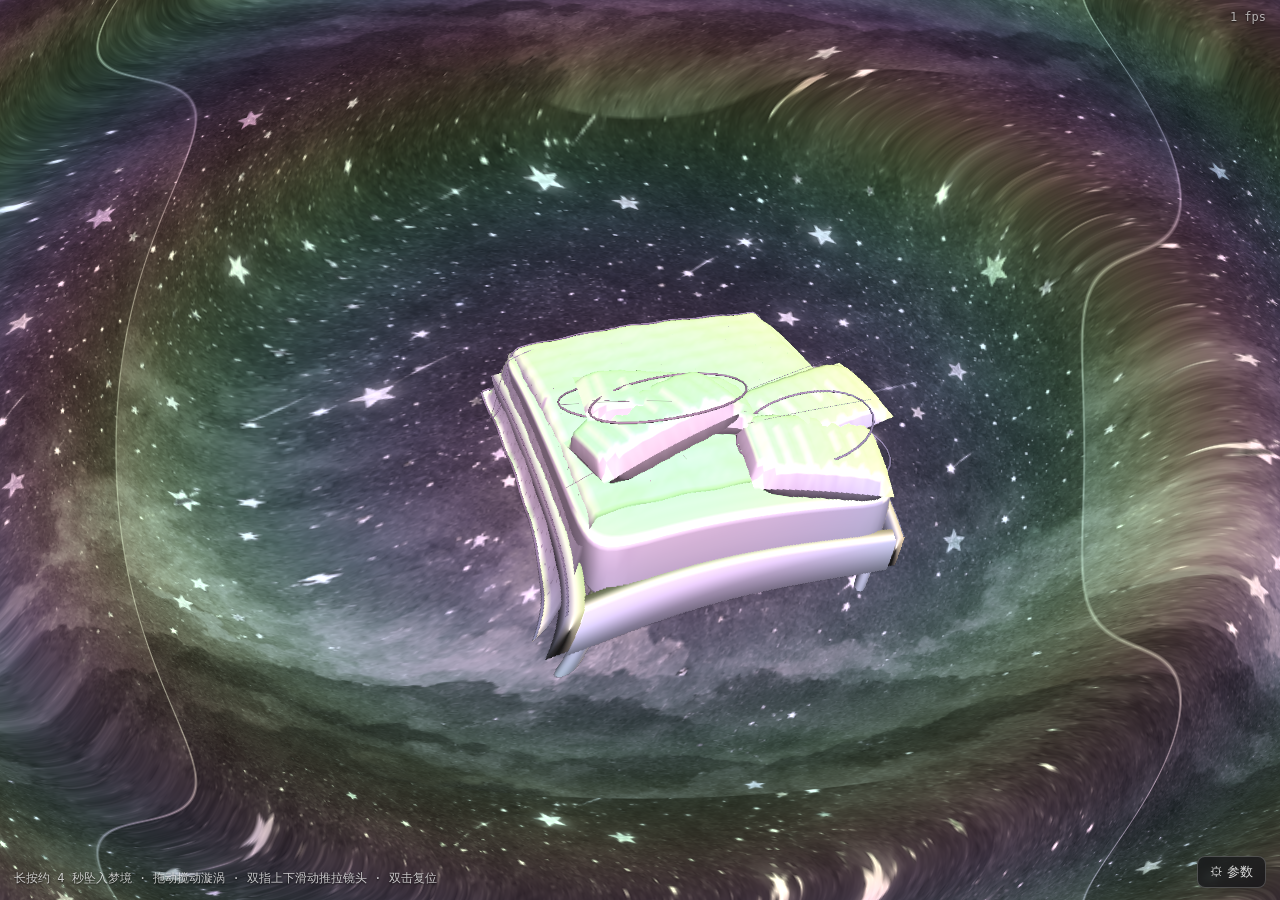
==== commit cd048aa9: "Sync latest BedVortex dream experience" ====
--- a/works/bedvortex/index.html
+++ b/works/bedvortex/index.html
@@ -22,8 +22,6 @@
     text-shadow: 0 1px 2px rgba(0,0,0,.8);
     user-select: none; pointer-events: none;
   }
-  #hud a { color: rgba(255,255,255,.9); }
-  #hud .title { font-size: 14px; font-weight: 700; letter-spacing: .5px; }
   #fps {
     position: absolute; right: 14px; top: 10px;
     color: rgba(255,255,255,.65); font-size: 12px;
@@ -110,27 +108,44 @@
     color: #ff6b6b; font-size: 12px; white-space: pre-wrap;
     text-shadow: 0 1px 2px rgba(0,0,0,.9);
   }
+  #dreamTransition {
+    --entry: 0;
+    position: fixed; inset: 0; z-index: 20; pointer-events: none;
+    display: grid; place-items: center;
+    background: #020718;
+    opacity: clamp(0, calc((var(--entry) - .80) * 5), 1);
+  }
+  #dreamTransition::before {
+    content: ""; width: 10vmin; height: 10vmin; border-radius: 50%;
+    border: 1px solid rgba(205,225,255,.8);
+    box-shadow: 0 0 36px rgba(132,177,255,.7), inset 0 0 30px rgba(255,255,255,.35);
+    transform: scale(calc(1 + var(--entry) * 16));
+    opacity: calc(1 - var(--entry));
+  }
+  #dreamTransition.entering { opacity: 1; transition: opacity .55s ease-in; }
+  body.dream-entering #hud,
+  body.dream-entering #fps,
+  body.dream-entering #panel,
+  body.dream-entering #panelToggle { opacity: 0; transition: opacity .35s; }
 </style>
 </head>
 <body>
 <canvas id="glcanvas"></canvas>
 
 <div id="hud">
-  <div class="title">BedVortex · 床与漩涡</div>
-  <div>基于 <a href="https://www.shadertoy.com/view/Msl3WM" target="_blank">NyanCatHypnotic</a> · <a href="flock.html">羊群版 →</a></div>
-  <div>按住不动进入梦境 · 拖动搅动漩涡 · 双指上下滑动推拉镜头 · 双击复位</div>
-  <div>视图 <span id="viewZoom">1.00×</span> · 空格 暂停 · R 重置 · F 全屏</div>
+  <div>长按约 4 秒坠入梦境 · 拖动搅动漩涡 · 双指上下滑动推拉镜头 · 双击复位</div>
 </div>
 <div id="dreamStatus" style="position:absolute;top:24px;left:50%;transform:translateX(-50%);color:#fff;font:13px sans-serif;pointer-events:none;text-shadow:0 2px 8px #000"></div>
 <div id="fps"></div>
 <input type="file" id="bgFile" accept="image/*" hidden>
-<button id="panelToggle">⚙ 参数</button>
-<div id="panel">
+<button id="panelToggle" aria-expanded="false">⚙ 参数</button>
+<div id="panel" class="hidden">
   <div class="p-head"><span>参数</span><button id="panelReset">重置</button></div>
   <div id="panelBody"></div>
 </div>
 <div id="loading">加载床模型中…</div>
 <div id="err"></div>
+<div id="dreamTransition" aria-hidden="true"></div>
 
 <!-- 漩涡合成着色器(three ShaderMaterial, GLSL1) -->
 <script type="text/plain" id="composite">
@@ -238,13 +253,22 @@
   bedSize: 1.1, bedSpin: 0.5, bedTilt: 0, bedBob: 0,
   bedTwist: 0, bedTwistSpd: 0.8, pillowFloat: 0.08, duvetFloat: 0.16,
   bedBend: 0.05, bedBendSpd: 0.4,
-  bgScale: 1, bgRot: 0, bgBright: 1, bgSat: 1,
+  bgScale: 1, bgRot: 0, bgBright: 1, bgSat: 0.45,
   palA: "#4a63e8", palB: "#7a52e8", palC: "#b04be8", palD: "#e84bc0",
-  palMode: 0, bgTint: 0.85,
+  palMode: 0, bgTint: 0.2,
   warpAmt: 0.05, warpSpd: 1, warpFreq: 15,
 };
 const params = { ...DEFAULTS };
-try { Object.assign(params, JSON.parse(localStorage.getItem("bedParams9") || "{}")); } catch (e) { /* 忽略损坏存档 */ }
+try {
+  const stored = JSON.parse(localStorage.getItem("bedParams9") || "{}");
+  if (stored.__defaultsVersion !== 2) {
+    stored.bgTint = DEFAULTS.bgTint;
+    stored.bgSat = DEFAULTS.bgSat;
+    stored.__defaultsVersion = 2;
+  }
+  Object.assign(params, stored);
+} catch (e) { /* 忽略损坏存档 */ }
+params.__defaultsVersion = 2;
 function saveParams() {
   try { localStorage.setItem("bedParams9", JSON.stringify(params)); } catch (e) { /* 隐私模式 */ }
 }
@@ -634,9 +658,9 @@
 // ---------- 摄影机环绕 ----------
 const orbitHome = { yaw: 0, pitch: Math.atan2(3.2, 4.2), radius: Math.hypot(3.2, 4.2) };
 const orbit = { ...orbitHome, targetRadius: orbitHome.radius, vx: 0, vy: 0, drag: null, returning: false, resumeAt: 0, lastTime: performance.now() };
-const dream = { amount: 0, twist: 0, energy: 0, phase: 0 };
+const dream = { amount: 0, entry: 0, twist: 0, energy: 0, phase: 0, committed: false };
 const dreamStatus = document.getElementById("dreamStatus");
-const zoomLabel = document.getElementById("viewZoom");
+const dreamTransition = document.getElementById("dreamTransition");
 const clampPitch = value => Math.max(0.12, Math.min(1.42, value));
 function endOrbitDrag(e = {}) {
   if (!orbit.drag || (e.pointerId !== undefined && e.pointerId !== orbit.drag.id)) return;
@@ -648,8 +672,10 @@
   canvas.style.cursor = "grab";
 }
 function resetCamera() {
+  if (dream.committed) return;
   endOrbitDrag();
   orbit.vx = orbit.vy = 0;
+  dream.entry = dream.amount = 0;
   dream.energy = 0;
   orbit.yaw = Math.atan2(Math.sin(orbit.yaw), Math.cos(orbit.yaw));
   orbit.returning = true;
@@ -657,7 +683,7 @@
   orbit.resumeAt = performance.now() + 1600;
 }
 canvas.addEventListener("pointerdown", e => {
-  if (e.button !== 0 || orbit.drag) return;
+  if (e.button !== 0 || orbit.drag || dream.committed) return;
   e.preventDefault();
   orbit.returning = false;
   orbit.vx = orbit.vy = 0;
@@ -696,14 +722,28 @@
   const dt = Math.max(0, Math.min(0.05, (now - orbit.lastTime) / 1000));
   orbit.lastTime = now;
   const holding = orbit.drag && !orbit.drag.moved && now - orbit.drag.started > 350;
-  dream.amount += ((holding ? 1 : 0) - dream.amount) * (1 - Math.exp(-dt * (holding ? 1.1 : 2.2)));
+  const heldFor = holding ? Math.max(0, now - orbit.drag.started - 350) : 0;
+  if (holding) dream.entry = Math.max(dream.entry, Math.min(1, heldFor / 3600));
+  else if (!dream.committed) dream.entry *= Math.exp(-dt * 2.4);
+  dream.amount = dream.entry * dream.entry * (3 - 2 * dream.entry);
   dream.twist *= Math.exp(-dt * 1.8);
   dream.energy *= Math.exp(-dt * 2.0);
-  if (!paused) dream.phase += dt * dream.amount * 12;
+  if (!paused) dream.phase += dt * (dream.amount * 12 + dream.amount * dream.amount * 42);
   compUniforms.uDreamPhase.value = dream.phase;
   compUniforms.uGestureTwist.value = dream.twist;
-  compUniforms.uWarpAmt.value = Math.min(0.35, params.warpAmt + dream.amount * 0.065 + dream.energy * 0.085);
-  dreamStatus.textContent = holding ? "进入梦境 · 松开缓缓退回" : orbit.drag?.moved ? "搅动漩涡" : dream.amount > 0.08 ? "回到此刻" : "";
+  compUniforms.uBgScale.value = params.bgScale * (1 - dream.amount * .38);
+  compUniforms.uWarpAmt.value = Math.min(0.48, params.warpAmt + dream.amount * 0.20 + dream.energy * 0.085);
+  dreamTransition.style.setProperty("--entry", dream.amount.toFixed(3));
+  dreamStatus.textContent = holding
+    ? (dream.entry < .08 ? "保持按住 · 梦境正在靠近" : "坠入梦境 " + Math.round(dream.entry * 100) + "%")
+    : orbit.drag?.moved ? "搅动漩涡" : dream.amount > 0.08 ? "梦境渐渐远去" : "";
+  if (dream.entry >= 1 && !dream.committed) {
+    dream.committed = true;
+    document.body.classList.add("dream-entering");
+    dreamTransition.classList.add("entering");
+    dreamStatus.textContent = "正在坠入梦境";
+    setTimeout(() => { window.location.href = "dream.html"; }, 650);
+  }
   const smooth = 1 - Math.exp(-8 * dt);
   if (orbit.returning) {
     orbit.yaw += (orbitHome.yaw - orbit.yaw) * smooth;
@@ -719,11 +759,10 @@
     orbit.vy *= decay;
   }
   orbit.radius += (orbit.targetRadius - orbit.radius) * smooth;
-  const viewRadius = Math.max(2.2, orbit.radius * (1 - dream.amount * 0.38));
+  const viewRadius = Math.max(0.68, orbit.radius * (1 - dream.amount * 0.87));
   const horizontal = Math.cos(orbit.pitch) * viewRadius;
   camera.position.set(Math.sin(orbit.yaw) * horizontal, -0.2 + Math.sin(orbit.pitch) * viewRadius, Math.cos(orbit.yaw) * horizontal);
   camera.lookAt(0, -0.2, 0);
-  zoomLabel.textContent = (orbitHome.radius / viewRadius).toFixed(2) + "×";
 }
 
 // ---------- 面板 ----------
@@ -858,7 +897,11 @@
 });
 
 const panel = document.getElementById("panel");
-document.getElementById("panelToggle").addEventListener("click", () => panel.classList.toggle("hidden"));
+const panelToggle = document.getElementById("panelToggle");
+panelToggle.addEventListener("click", () => {
+  const closed = panel.classList.toggle("hidden");
+  panelToggle.setAttribute("aria-expanded", String(!closed));
+});
 
 // ---------- 渲染循环 ----------
 function applyParams() {
@@ -903,18 +946,18 @@
 
   // 床水平放置，默认绕世界竖直 Y 轴转动；倾角为 0 时不翻滚。
   if (bed) {
-    const spinBlend = orbit.drag ? 0 : Math.max(0, Math.min(1, (performance.now() - orbit.resumeAt) / 600));
-    bedState.spin += params.bedSpin * dt * spinBlend;
+    const spinBlend = orbit.drag?.moved ? 0 : dream.amount > 0 ? 1 : Math.max(0, Math.min(1, (performance.now() - orbit.resumeAt) / 600));
+    bedState.spin += (params.bedSpin + dream.amount * 1.8) * dt * spinBlend;
     bed.rotation.set(0, 0, 0);
     bedTilt.rotation.x = params.bedTilt;
     bedSpinG.rotation.y = bedState.spin;
     bed.position.set(0, params.bedBob * Math.sin(elapsed * 1.2), 0);
     bed.scale.setScalar(bedBaseScale * params.bedSize);
-    twistU.uTwist.value = params.bedTwist;
-    twistU.uTwistTime.value = params.bedTwistSpd * elapsed;
-    bendU.uBend.value = params.bedBend;
+    twistU.uTwist.value = params.bedTwist + dream.amount * 1.35;
+    twistU.uTwistTime.value = params.bedTwistSpd * elapsed + dream.phase * 0.32;
+    bendU.uBend.value = Math.min(0.28, params.bedBend + dream.amount * 0.16);
     bendU.uBendTime.value = params.bedBendSpd * elapsed;
-    waveU.uWaveAmp.value = params.duvetFloat;
+    waveU.uWaveAmp.value = params.duvetFloat + dream.amount * 0.16;
     waveU.uWaveTime.value = elapsed;
 
     // 枕头各自漂浮(局部 z = 世界竖直向上; 局部 x/y = 床面水平两轴)
